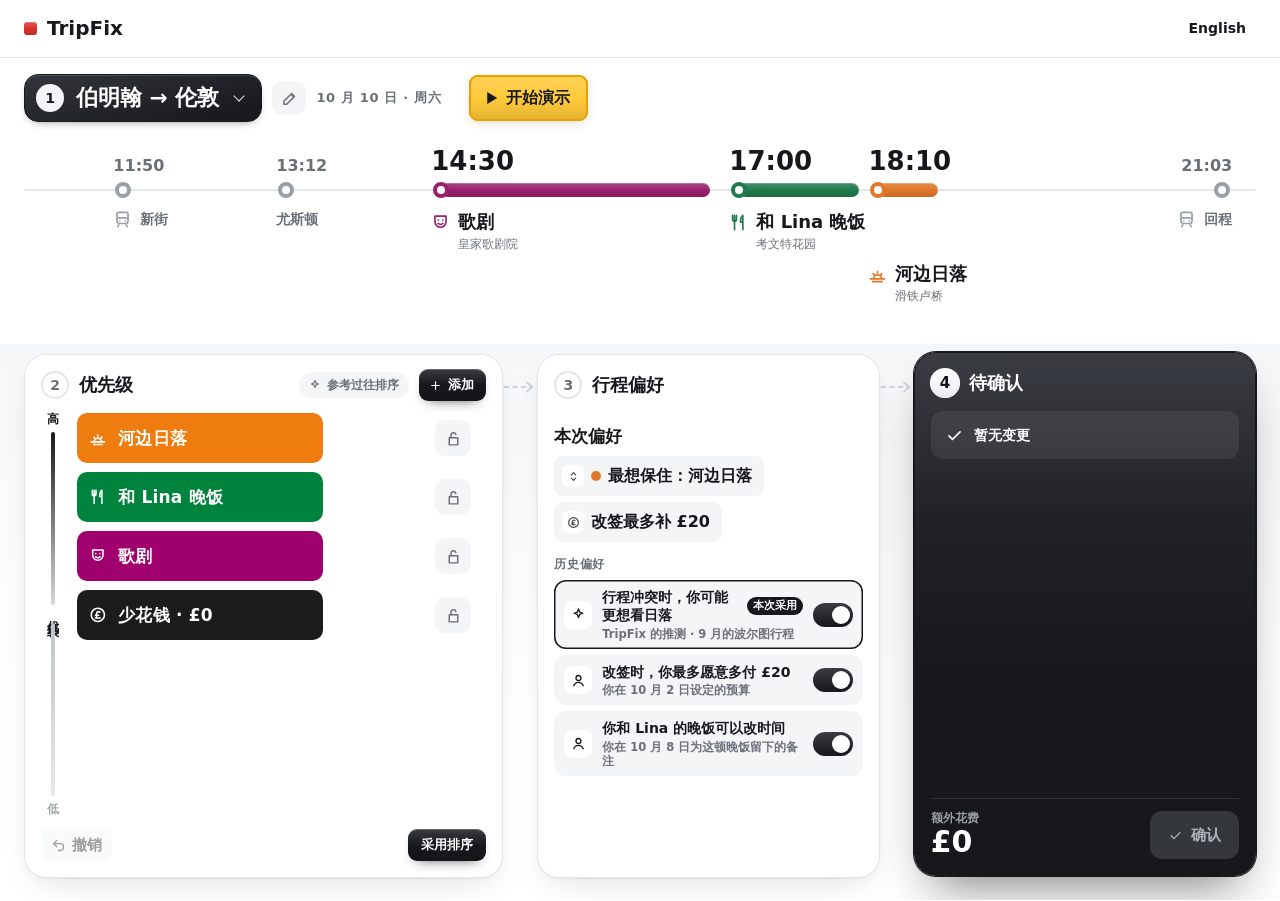
==== TripFix/index.html @ 82dc02b3 "Implement Priority Blocks, inspectable trip memory and traveller approval" ====
<!doctype html>
<html lang="zh-CN">
<head>
<meta charset="utf-8">
<meta name="viewport" content="width=device-width,initial-scale=1">
<title>TripFix</title>
<link rel="stylesheet" href="style.css">
</head>
<body>
<div class="app" id="app">
  <header class="hd">
    <span class="logo"><i class="g"></i>TripFix</span>
    <button class="lang" id="lang" type="button"></button>
  </header>

  <section class="top" aria-labelledby="trips">
    <div class="titlerow">
      <div class="trow">
        <div class="route-picker" id="route-picker">
          <h1><button class="route-button" id="trips" type="button" aria-expanded="false" aria-controls="trip-menu"><span class="sn">1</span><span id="route-label"></span><i aria-hidden="true"></i></button></h1>
          <div class="trip-menu" id="trip-menu" hidden></div>
        </div>
        <button class="tedit" id="edit-trip" type="button"></button><span class="kick" id="kick"></span>
      </div>
      <div class="notice-row">
        <div class="ev hit g" id="ev" hidden><span class="event-message" id="event-message" role="status"></span><span class="demo-clock" id="demo-clock" role="timer" hidden></span></div>
        <button id="replay" class="replay" type="button"></button>
      </div>
    </div>
    <div class="route-scroll"><div class="route" id="rt"></div></div>
  </section>

  <section class="flow">
    <article class="frame f1" id="f1" aria-labelledby="h-rank">
      <header class="step-h"><span class="sn">2</span><h2 id="h-rank"></h2><span class="st" id="st1"></span><button class="add g" id="add" type="button"></button></header>
      <div class="stackwrap" id="stackwrap">
        <div class="axis" aria-hidden="true"><b id="ax-hi"></b><i></i><span id="ax-name"></span><i></i><b id="ax-lo"></b></div>
        <ol class="bars" id="bars" aria-labelledby="h-rank"></ol>
      </div>
      <div class="empty-trip" id="empty" hidden></div>
      <footer class="f1-foot"><button class="edit-undo" id="edit-undo" type="button" disabled></button><button class="edit-undo" id="restore-money" type="button" hidden></button><div class="guess" id="guess"></div><button class="next-stage" id="rank-done" type="button" hidden></button></footer>
      <div class="trash" id="trash"></div>
    </article>

    <svg class="arrow" id="a12" viewBox="0 0 44 20" aria-hidden="true"><path class="ln" d="M2 10H36"/><path class="tip" d="M31 4l7 6-7 6"/></svg>

    <article class="frame f2" id="f2" aria-labelledby="h-think">
      <header class="step-h"><span class="sn">3</span><h2 id="h-think"></h2></header>
      <div class="thinking" id="thinking" hidden><span role="status" id="thinking-label"></span><progress id="think-progress"></progress></div>
      <h3 class="sub" id="h-req"></h3>
      <ul class="reqs" id="reqs"></ul>
      <h3 class="sub" id="h-mem"></h3>
      <div class="mems" id="mems"></div>
      <footer class="review-foot" id="review-foot" hidden><button class="next-stage" id="review-done" type="button"></button></footer>
    </article>

    <svg class="arrow" id="a23" viewBox="0 0 44 20" aria-hidden="true"><path class="ln" d="M2 10H36"/><path class="tip" d="M31 4l7 6-7 6"/></svg>

    <article class="frame f3" id="f3" aria-labelledby="h-book">
      <header class="step-h"><span class="sn">4</span><h2 id="h-book"></h2></header>
      <ul class="acts" id="acts"></ul>
      <footer class="bookfoot"><b class="total" id="total"></b><button class="go g" id="go" type="button"></button></footer>
    </article>
  </section>
</div>

<dialog class="dlg" id="dlg" aria-labelledby="d-h">
  <form id="dform" method="dialog" novalidate>
    <header class="step-h"><span class="sn dot-c" id="d-sn"></span><h2 id="d-h"></h2><button class="x" type="button" id="d-x"></button></header>
    <label class="fld"><span id="l-name"></span><input id="d-name" maxlength="14" autocomplete="off"></label>
    <label class="fld"><span id="l-place"></span><input id="d-place" maxlength="20" autocomplete="off"></label>
    <div class="two"><label class="fld"><span id="l-s"></span><input type="time" id="d-s" step="300"></label><label class="fld"><span id="l-e"></span><input type="time" id="d-e" step="300"></label></div>
    <div class="fld"><span id="l-flex"></span><div class="segc" id="d-flex"></div></div>
    <div class="fld"><span id="l-kind"></span><div class="segc" id="d-kind"></div></div>
    <div class="fld"><span id="l-icon"></span><div class="icons" id="d-icon"></div></div>
    <p class="warn" id="d-warn" role="alert"></p>
    <footer class="dfoot"><button class="del" type="button" id="d-del"></button><button class="go g" type="submit" id="d-save"></button></footer>
  </form>
</dialog>

<dialog class="dlg" id="money-dialog" aria-labelledby="money-name">
  <header class="step-h"><h2 id="money-name"></h2><button class="x" id="money-close" type="button"></button></header>
  <form id="money-form"><label class="fld"><span id="money-budget-label"></span><input id="money-budget" type="number" min="0" max="10000" step="0.01"></label><footer class="dfoot"><button class="del" id="money-delete" type="button"></button><button class="go g" type="submit" id="money-save"></button></footer></form>
</dialog>

<dialog class="dlg" id="tdlg" aria-labelledby="t-h">
  <form id="tform" method="dialog" novalidate>
    <header class="step-h"><span class="sn dot-c"></span><h2 id="t-h"></h2><button class="x" type="button" id="t-x"></button></header>
    <div class="two"><label class="fld"><span id="l-from"></span><input id="t-from" maxlength="14"></label><label class="fld"><span id="l-to"></span><input id="t-to" maxlength="14"></label></div>
    <label class="fld"><span id="l-date"></span><input id="t-date" maxlength="20"></label>
    <label class="fld"><span id="l-budget"></span><input id="t-budget" type="number" min="0" max="10000" step="0.01"></label>
    <div class="three"><label class="fld"><span id="l-dep"></span><input type="time" id="t-dep" step="300"></label><label class="fld"><span id="l-arr"></span><input type="time" id="t-arr" step="300"></label><label class="fld"><span id="l-ret"></span><input type="time" id="t-ret" step="300"></label></div>
    <p class="warn" id="t-warn" role="alert"></p>
    <footer class="dfoot"><button class="del" type="button" id="t-clear"></button><button class="go g" type="submit" id="t-save"></button></footer>
  </form>
</dialog>

<p class="step-tip" id="step-tip" role="status" hidden></p>
<p class="sr" id="say" aria-live="polite"></p>
<script src="scenarios.js"></script>
<script src="planner.js"></script>
<script src="library.js"></script>
<script src="app.js"></script>
</body>
</html>
---- TripFix/style.css ----
:root{
  color-scheme:light;
  --bg:#fff;--ink:#16181c;--ink2:#3d4148;--mute:#6b7078;--faint:#a3a8af;--line:#e3e6ea;--soft:#f3f5f7;
  --red:#d9322a;--travel:#9aa0a6;--ok:#1f7a4c;
  --f:Bahnschrift,"Microsoft YaHei UI","Microsoft YaHei","PingFang SC",system-ui,sans-serif;
  --spring:cubic-bezier(.34,1.45,.55,1);--ease:cubic-bezier(.2,.8,.2,1);
  --pad:40px;--hd:58px;--rt:clamp(170px,24vh,228px);
  --frame-shadow:0 1px 2px rgba(16,24,40,.05),0 14px 34px -14px rgba(16,24,40,.16);
}
*{box-sizing:border-box}
html,body{height:100%;margin:0;overflow:hidden}
body{background:var(--bg);color:var(--ink);font:15px/1.35 var(--f);-webkit-font-smoothing:antialiased}
button{font:inherit;color:inherit;cursor:pointer;border:0;background:none;padding:0}
button:disabled{cursor:default}
:focus-visible{outline:3px solid var(--ink);outline-offset:3px;border-radius:6px}
[hidden]{display:none!important}
.sr{position:absolute;width:1px;height:1px;overflow:hidden;clip:rect(0 0 0 0);white-space:nowrap}
.ic{width:1em;height:1em;fill:none;stroke:currentColor;stroke-width:2.1;stroke-linecap:round;stroke-linejoin:round;flex:none}
.dot{display:inline-block;width:10px;height:10px;border-radius:50%;background:var(--c);flex:none}
h1,h2,h3,p{margin:0}
ul,ol{list-style:none;margin:0;padding:0}
.app{height:100vh;display:grid;grid-template-rows:var(--hd) auto minmax(0,1fr)}

/* header */
.hd{display:flex;align-items:center;gap:24px;padding:0 var(--pad);border-bottom:1px solid var(--line)}
.logo{display:flex;align-items:center;gap:10px;font-size:20px;font-weight:700}
.logo i{--c:var(--red);width:13px;height:13px;border-radius:3px}
.trips{display:flex;gap:4px;padding:3px;border-radius:10px;background:var(--soft)}
.trips button{height:32px;padding:0 15px;border-radius:7px;font-weight:700;font-size:14px;color:var(--mute);transition:background .2s,color .2s}
.trips button[aria-pressed="true"]{background:#fff;color:var(--ink);box-shadow:0 1px 3px rgba(0,0,0,.12)}
.next{--c:var(--red);margin-left:auto;display:flex;align-items:center;gap:10px;height:40px;padding:0 18px 0 14px;border-radius:999px;color:#fff;font-size:15px;font-weight:700;transition:transform .25s var(--spring)}
.next:hover{transform:scale(1.04)}
.next:active{transform:scale(.95)}
.next small{font-size:13px;opacity:.8;font-variant-numeric:tabular-nums}
.next.idle{animation:pulse 2.2s infinite}
.next.done{--c:var(--ink)}
.lang{height:36px;padding:0 10px;border-radius:8px;font-weight:700;font-size:14px}
.lang:hover{background:var(--soft)}

/* top: the live itinerary */
.top{padding:16px var(--pad) 0}
.titlerow{display:flex;align-items:flex-end;gap:28px;min-width:0}
.tt{min-width:0}
.trow{display:flex;align-items:center;gap:10px}
.top h1{cursor:pointer}
.tedit{width:34px;height:34px;border-radius:10px;display:grid;place-items:center;font-size:17px;color:var(--mute);background:var(--soft);transition:color .2s,transform .25s var(--spring)}
.tedit:hover{color:var(--ink);transform:rotate(-8deg) scale(1.06)}
.kick{font-size:13px;font-weight:700;color:var(--mute);letter-spacing:.05em}
.top h1{font-size:40px;line-height:1.05;font-weight:700;letter-spacing:-.01em;margin-top:2px;white-space:nowrap}
.ev{display:flex;align-items:center;gap:14px;min-height:48px;padding:0 18px;border-radius:12px;background:var(--soft);font-size:17px;font-weight:700;min-width:0;transition:color .35s}
.event-message{display:flex;align-items:center;gap:inherit;min-width:0}
.event-message>span:not(.tail){min-width:0;overflow:hidden;text-overflow:ellipsis;white-space:nowrap}
.ev .ic{font-size:21px}
.ev time{font-variant-numeric:tabular-nums}
.ev small{font-size:14px;font-weight:500;opacity:.82}
.ev .tail{display:flex;align-items:center;gap:6px;margin-left:8px;padding-left:16px;border-left:1px solid rgba(255,255,255,.35);font-size:14px;white-space:nowrap}
.ev.calm .dot{--c:var(--ok)}
.ev.hit{--c:var(--red);color:#fff}
.ev.ok{background:#e7f2ec;color:#185f3c}
.ev.ok .tail{border-color:rgba(24,95,60,.25)}
.ev.pop{animation:drop .6s var(--spring)}

.route{position:relative;--y:62px;--bh:14px;height:var(--rt);margin-top:6px}
.route .base{position:absolute;left:0;right:0;top:calc(var(--y) - 1px);height:2px;background:var(--line)}
.route .seg{position:absolute;top:calc(var(--y) - var(--bh) / 2);height:var(--bh);border-radius:var(--bh);left:var(--l);width:var(--w);transition:left .7s var(--spring),width .7s var(--spring),opacity .4s,transform .3s}
.route .seg.leg{--c:var(--travel);height:4px;top:calc(var(--y) - 2px);box-shadow:none}
.route .seg.broken{--c:var(--red);height:3px;top:calc(var(--y) + 9px);box-shadow:none}
.route .seg.next{animation:breathe 1.6s ease-in-out infinite}
.route .pin{position:absolute;top:calc(var(--y) - 8px);left:var(--l);width:16px;height:16px;margin-left:-8px;border-radius:50%;background:#fff;border:4px solid var(--c);transition:left .7s var(--spring),transform .3s;z-index:2}
.route .pin.drop{background:var(--c);transform:scale(.6)}
.route .pin.hit{animation:shake .5s}
.route .lab{position:absolute;left:var(--l);top:0;transform:translateX(-10px);transition:left .7s var(--spring);white-space:nowrap}
.route .lab.end{transform:translateX(calc(-100% + 10px));text-align:right}
.route .lab time{position:absolute;bottom:calc(100% - var(--y) + 16px);font-size:26px;font-weight:700;font-variant-numeric:tabular-nums;line-height:1}
.route .lab.end time{right:0}
.route .lab time s{position:absolute;left:0;top:-16px;font-size:13px;font-weight:400;color:var(--faint)}
.route .lab .nm{position:absolute;top:calc(var(--y) + 20px + var(--row) * 52px);display:flex;align-items:center;gap:8px;font-size:18px;font-weight:700}
.route .lab.end .nm{right:0}
.route .lab .nm .ic{color:var(--c);font-size:19px}
.route .lab .nm small{position:absolute;top:100%;left:27px;margin-top:2px;font-size:12px;font-weight:500;color:var(--mute)}
.route .lab.drop .nm b{text-decoration:line-through;text-decoration-thickness:2px;color:var(--faint)}
.route .lab.travel time{font-size:16px;color:var(--mute)}
.route .lab.travel .nm{font-size:14px;color:var(--mute);font-weight:600}
.route .lab.notime time,.route .lab.noname .nm{display:none}
.route .now{position:absolute;top:calc(var(--y) - 36px);height:72px;left:var(--l);width:2px;margin-left:-1px;background:var(--red);transition:left .7s var(--spring)}
.route .now::before{content:"";position:absolute;top:-5px;left:-4px;width:10px;height:10px;border-radius:50%;background:var(--red)}
.route .seg.hl,.route .pin.hl{transform:scale(1.15)}

/* the three steps */
.flow{display:grid;grid-template-columns:minmax(0,1.45fr) 46px minmax(0,1fr) 46px minmax(0,1fr);align-items:stretch;padding:10px var(--pad) 22px;min-height:0;background:linear-gradient(180deg,#f6f7f9,#fff 65%)}
.frame{position:relative;min-height:0;min-width:0;display:flex;flex-direction:column;padding:14px 16px 16px;border-radius:22px;background:#fff;border:1px solid #e3e6eb;box-shadow:var(--frame-shadow);transition:border-color .35s,box-shadow .35s,transform .35s var(--spring)}
.frame::before{content:"";position:absolute;inset:0;border-radius:inherit;background:linear-gradient(180deg,rgba(255,255,255,.8),rgba(255,255,255,0) 26%);pointer-events:none;z-index:0}
.frame>*{position:relative;z-index:1}
.frame.on{border-color:var(--ink);box-shadow:0 0 0 1px var(--ink),var(--frame-shadow)}
.step-h{display:flex;align-items:center;gap:10px;min-height:32px;margin-bottom:10px;min-width:0}
.sn{--c:var(--ink);width:28px;height:28px;border-radius:50%;display:grid;place-items:center;font-size:14px;font-weight:700;color:var(--mute);background:transparent;box-shadow:inset 0 0 0 2px var(--line);flex:none;transition:color .3s,box-shadow .3s,transform .4s var(--spring)}
.frame.on .sn{color:#fff;transform:scale(1.08);background:linear-gradient(180deg,#3a3d44,var(--ink));box-shadow:inset 0 1px 0 rgba(255,255,255,.2)}
.step-h h2{font-size:18px;font-weight:700;white-space:nowrap;overflow:hidden;text-overflow:ellipsis;min-width:0}
.st{margin-left:auto;display:inline-flex;align-items:center;gap:6px;height:26px;padding:0 10px;border-radius:99px;background:var(--soft);font-size:12px;font-weight:700;color:var(--mute);white-space:nowrap;flex:none}
.st i{width:7px;height:7px;border-radius:50%;background:var(--ok)}
.st.busy i{background:var(--red);animation:blink .6s infinite}

.arrow{align-self:start;margin-top:22px;width:46px;height:22px;overflow:visible}
.arrow path{fill:none;stroke:#cfd4da;stroke-width:2.4;stroke-linecap:round;stroke-linejoin:round;transition:stroke .3s}
.arrow .ln{stroke-dasharray:5 6}
.arrow.run path{stroke:var(--ink)}
.arrow.run .ln{animation:march .5s linear infinite}

/* step 1: priority bars — fixed columns (bar | status | lock), so nothing can overlap */
.f1{gap:0}
.stackwrap{--meta:128px;flex:1;min-height:0;display:grid;grid-template-columns:24px minmax(0,1fr);grid-template-rows:minmax(0,1fr);column-gap:12px}
.axis{display:flex;flex-direction:column;align-items:center;gap:5px;font-size:12px;font-weight:700;color:var(--mute)}
.axis b{font-size:12px;color:var(--ink)}
.axis b:last-child{color:var(--faint)}
.axis i{flex:1;width:4px;border-radius:4px;background:linear-gradient(var(--ink),#d5d9de)}
.axis i:last-of-type{background:linear-gradient(#bfc4ca,#e6e9ec)}
.axis span{writing-mode:vertical-rl;letter-spacing:.2em;color:var(--ink);font-size:12px}
.bars{position:relative;display:grid;gap:9px;align-content:start;min-width:0;min-height:0;overflow-y:auto;scrollbar-gutter:stable;padding:2px 6px 2px 0;margin-right:-6px}
.bar{--h:50px;--fs:17px;position:relative;height:var(--h);display:grid;grid-template-columns:minmax(0,1fr) var(--meta) 36px;align-items:center;gap:10px;cursor:grab;user-select:none;-webkit-user-select:none;touch-action:none;transition:transform .25s var(--spring);min-width:0}
.bar .track{min-width:0;height:100%;display:flex;align-items:center;gap:10px}
.bar .body{position:relative;flex:none;height:100%;width:100%;max-width:100%;display:flex;align-items:center;gap:calc(var(--h) * .2);padding:0 calc(var(--h) * .26) 0 calc(var(--h) * .22);border-radius:10px;background:var(--c);color:#fff;font-size:var(--fs);font-weight:700;white-space:nowrap;overflow:hidden;transition:box-shadow .25s}
.bar .ico{flex:none;width:1.15em;height:1.15em;display:grid;place-items:center;font-size:1.04em}
.bar .body b{min-width:0;overflow:hidden;text-overflow:ellipsis;letter-spacing:.01em}
.bar.drop .body b{text-decoration:line-through}
.bar .why{justify-self:start;max-width:100%;min-width:0;display:flex;align-items:center;gap:6px;height:28px;padding:0 11px;border-radius:99px;background:var(--soft);color:var(--ink);font-size:12.5px;font-weight:700;white-space:nowrap;overflow:hidden}
.bar .why:empty{visibility:hidden}
.bar .why .dot{width:9px;height:9px}
.bar .why .w{flex:none;color:var(--mute)}
.bar .why .n{min-width:0;overflow:hidden;text-overflow:ellipsis}
.bar .why>.ic{font-size:14px;color:var(--c)}
.bar .lock{width:36px;height:36px;border-radius:10px;display:grid;place-items:center;font-size:17px;color:var(--mute);background:var(--soft);transition:transform .3s var(--spring),background .2s,color .2s}
.bar .lock:hover{transform:scale(1.08);color:var(--ink)}
.bar .lock[aria-pressed="true"]{background:linear-gradient(180deg,#3a3d44,var(--ink));color:#fff;transform:rotate(-8deg)}
.bar.locked .body{box-shadow:inset 0 0 0 3px rgba(255,255,255,.9),inset 0 0 0 5px var(--ink)}
.bar.clash .body{box-shadow:inset 0 0 0 3px rgba(255,255,255,.9),inset 0 0 0 5px var(--red)}
.bar.clash{animation:shake .5s}
.bar:hover,.bar.hl{transform:translateX(5px)}
.bar.nudge{animation:nudge 1.1s var(--ease) .3s 1}
body.dragging .bars .bar{transform:translateY(var(--slide,0px));transition:transform .19s var(--ease)}
.bar.fb-src{opacity:.10;visibility:hidden}
.fb-ghost{position:fixed!important;left:0;top:0;z-index:60;pointer-events:none;margin:0;transition:opacity .2s,filter .2s!important;transform-origin:30% 50%}
.fb-ghost .body{box-shadow:0 14px 25px -6px rgba(18,18,18,.33)}
@media (prefers-reduced-motion:no-preference){
  .fb-ghost{translate:0 -10px;animation:bar-pickup .2s cubic-bezier(.2,.75,.25,1)}
  @keyframes bar-pickup{from{translate:0 0}to{translate:0 -10px}}
}
.fb-ghost.doomed{opacity:.55;filter:grayscale(.5)}
.fb-marker{position:absolute;left:0;right:6px;height:4px;border-radius:3px;background:var(--ink);pointer-events:none}
body.dragging,body.dragging *{cursor:grabbing!important}
.empty-trip{flex:1;display:flex;flex-direction:column;align-items:center;justify-content:center;gap:14px;border-radius:16px;background:var(--soft);margin:2px 0 4px}
.empty-trip .e-ic{width:58px;height:58px;border-radius:50%;display:grid;place-items:center;background:#fff;font-size:26px;color:var(--mute);box-shadow:var(--frame-shadow)}
.empty-trip b{font-size:18px}
.empty-trip .add{height:46px;padding:0 20px;font-size:15px}
.add{--c:var(--ink);display:inline-flex;align-items:center;gap:6px;height:32px;padding:0 12px 0 10px;border-radius:9px;color:#fff;font-size:13px;font-weight:700;flex:none;transition:transform .2s var(--spring)}
.add:hover:not(:disabled){transform:scale(1.04)}
.add:disabled{opacity:.35;cursor:not-allowed}
.trash{position:absolute;left:14px;right:14px;bottom:12px;height:58px;border-radius:14px;display:flex;align-items:center;justify-content:center;gap:10px;font-size:14px;font-weight:700;color:var(--red);background:#fdeceb;box-shadow:inset 0 0 0 2px #f4c4c0;opacity:0;transform:translateY(14px);pointer-events:none;transition:opacity .25s,transform .35s var(--spring),background .2s,color .2s;z-index:5}
.trash .ic{font-size:19px}
.trash.show{opacity:1;transform:none}
.trash.over{background:linear-gradient(180deg,#e2463e,var(--red));color:#fff;box-shadow:0 14px 28px -12px rgba(217,50,42,.6);transform:scale(1.03)}
.trash.no{color:var(--mute);background:var(--soft);box-shadow:none}
.edit-undo{display:inline-flex;align-items:center;gap:6px;min-height:32px;padding:0 10px;border-radius:8px;background:var(--soft);color:var(--ink);font-weight:700}
.edit-undo:disabled{opacity:.42;cursor:default}
.edit-undo:not(:disabled):hover{background:var(--line)}
.f1-foot{display:flex;align-items:center;gap:14px;margin-top:auto;padding-top:12px;flex-wrap:wrap}
.guess{display:flex;align-items:center;gap:10px;margin-left:auto;font-size:13px;font-weight:600;color:var(--mute)}
.guess button{--c:var(--ink);display:inline-flex;align-items:center;height:32px;padding:0 13px;border-radius:9px;color:#fff;font-weight:700;font-size:13px}

/* step 2: what the simulated LLM understood */
.sub{margin:14px 0 8px;font-size:12px;font-weight:700;letter-spacing:.06em;color:var(--mute)}
#h-req{font-size:17px;color:var(--ink);letter-spacing:normal}
.reqs{display:flex;flex-wrap:wrap;gap:6px}
.req{display:flex;align-items:center;gap:7px;min-height:40px;padding:6px 12px 6px 8px;border-radius:9px;background:var(--soft);font-size:16px;line-height:1.35;font-weight:700;max-width:100%;min-width:0;animation:pop .45s var(--spring) both}
.req>span:last-child{min-width:0;overflow-wrap:anywhere}
.req .src{width:22px;height:22px;border-radius:6px;display:grid;place-items:center;font-size:13px;color:var(--ink2);flex:none}
.req .src:not(.g){background:#fff}
.req.ev .src{--c:var(--red);color:#fff}
.req.lk .src{--c:var(--ink);color:#fff}
.req.hl{box-shadow:0 0 0 2px var(--ink)}
.mems{display:grid;gap:6px}
.mem{display:grid;grid-template-columns:28px minmax(0,1fr) auto;gap:2px 10px;align-items:center;text-align:left;padding:8px 10px;border-radius:12px;background:var(--soft);transition:opacity .3s,transform .25s var(--spring),box-shadow .3s;min-width:0}
.mem:hover{transform:translateX(3px)}
.mem .mi{grid-row:1 / span 2;width:28px;height:28px;border-radius:8px;display:grid;place-items:center;background:#fff;font-size:15px}
.mem b{grid-column:2;display:flex;align-items:center;gap:6px;font-size:14px;font-weight:700;min-width:0;white-space:nowrap;overflow:hidden}
.mem b>span:first-child{min-width:0;overflow:hidden;text-overflow:ellipsis}
.mem small{grid-column:2;font-size:11.5px;font-weight:600;color:var(--mute);white-space:nowrap;overflow:hidden;text-overflow:ellipsis}
.mem .used{flex:none;display:inline-flex;align-items:center;gap:3px;height:18px;padding:0 6px;border-radius:99px;background:var(--ink);color:#fff;font-size:10.5px;font-weight:700;opacity:0;transform:scale(.8);transition:opacity .3s,transform .4s var(--spring)}
.mem.inuse{box-shadow:inset 0 0 0 1.5px var(--ink)}
.mem.inuse .used{opacity:1;transform:none}
.used .dot{width:6px;height:6px;box-shadow:0 0 0 1.5px #fff}
.mem.off{opacity:.45}
.mem.off b>span:first-child{text-decoration:line-through}
.tog{grid-column:3;grid-row:1 / span 2;width:40px;height:24px;border-radius:24px;background:var(--faint);position:relative;transition:background .25s}
.tog i{position:absolute;top:3px;left:3px;width:18px;height:18px;border-radius:50%;background:#fff;box-shadow:0 1px 3px rgba(0,0,0,.25);transition:transform .35s var(--spring)}
.mem[aria-pressed="true"] .tog{background:linear-gradient(180deg,#3a3d44,var(--ink))}
.mem[aria-pressed="true"] .tog i{transform:translateX(16px)}

/* step 3: commit — lights up when a fix is waiting */
.acts{display:grid;gap:7px;align-content:start;overflow-y:auto;min-height:0;flex:1;scrollbar-width:none;margin:0 -4px;padding:2px 4px}
.acts::-webkit-scrollbar{display:none}
.act{display:grid;grid-template-columns:34px minmax(0,1fr) auto;grid-template-rows:auto auto;gap:3px 10px;align-items:center;padding:9px 11px;border-radius:12px;background:var(--soft);font-size:14px;font-weight:700;animation:pop .45s var(--spring) both;transition:background .45s,color .45s}
.act .ai{grid-row:1 / span 2;width:34px;height:34px;border-radius:9px;display:grid;place-items:center;background:#fff;font-size:17px;transition:background .45s}
.act .tx{grid-column:2;line-height:1.3;min-width:0}
.act .cost{grid-column:3;grid-row:1;font-size:17px;font-variant-numeric:tabular-nums;text-align:right}
.act .rv{grid-column:2 / span 2;justify-self:start;display:flex;align-items:center;gap:5px;height:22px;padding:0 9px;border-radius:99px;font-size:11.5px;font-weight:700;white-space:nowrap;background:#fff;color:var(--mute);transition:background .45s,color .45s}
.act.irr .rv{background:var(--ink);color:#fff}
.act.sunk .rv{background:#fdecea;color:var(--red)}
.empty{display:flex;align-items:center;gap:10px;min-height:48px;padding:0 14px;border-radius:12px;background:var(--soft);font-size:14px;font-weight:700;color:var(--mute)}
.empty .ic{font-size:19px}
.empty.ok{color:#185f3c}
.empty.bad{color:var(--red)}
.bookfoot{flex:none;display:flex;align-items:center;gap:8px;margin-top:12px;padding-top:12px;border-top:1px solid var(--line);transition:border-color .45s}
.total{font-size:30px;font-weight:700;line-height:1;font-variant-numeric:tabular-nums;margin-right:auto;white-space:nowrap}
.total small{display:block;font-size:11.5px;font-weight:600;color:var(--mute);margin-bottom:3px;transition:color .45s}
.undo{width:44px;height:48px;border-radius:12px;background:var(--soft);display:grid;place-items:center;font-size:19px;transition:background .45s,color .45s;flex:none}
.undo:disabled{opacity:.35}
.go{--c:var(--ink);height:48px;padding:0 18px;border-radius:12px;color:#fff;font-size:15px;font-weight:700;display:flex;align-items:center;gap:8px;white-space:nowrap;flex:none;transition:transform .2s var(--spring),color .45s}
.go:hover:not(:disabled){transform:scale(1.03)}
.go:active:not(:disabled){transform:scale(.96)}
.go:disabled{background:#d3d8de;box-shadow:none}
.go.done{--c:var(--ok)!important;color:#fff!important}

.f3{--c:var(--ink);color:#fff;border-color:#16181c;background:linear-gradient(180deg,#2b2e34,#16181c 60%);box-shadow:0 0 0 1px #16181c,0 26px 50px -18px rgba(17,17,17,.55);transform:translateY(-2px)}
.f3::before{background:linear-gradient(180deg,rgba(255,255,255,.07),rgba(255,255,255,0) 30%)}
.f3 .sn{background:linear-gradient(180deg,#fff,#e9ecef);color:#16181c;box-shadow:none;transform:scale(1.08)}
.f3 .act{background:rgba(255,255,255,.07);color:#fff}
.f3 .step-h h2,.f3 .total,.f3 .empty{color:#fff}
.f3 .empty{background:rgba(255,255,255,.07)}
.f3 .act .ai{background:rgba(255,255,255,.1);color:#fff}
.f3 .act .rv{background:rgba(255,255,255,.1);color:#c4c9cf}
.f3 .act.irr{box-shadow:inset 0 0 0 1.5px rgba(255,255,255,.85)}
.f3 .act.irr .rv{background:#fff;color:#16181c}
.f3 .bookfoot{border-color:rgba(255,255,255,.12)}
.f3 .total small{color:#9aa0a6}
.f3 .undo{background:rgba(255,255,255,.08);color:#fff}
.f3 .go:disabled{background:#34373c;color:#aeb3ba}
.f3 .go:not(:disabled){--c:#f4f5f7;color:#16181c}

.flash{position:fixed;inset:0;z-index:70;pointer-events:none;background:var(--red);opacity:0}
.flash.on{animation:flash .7s ease-out}

@keyframes shake{20%,60%{transform:translateX(-6px)}40%,80%{transform:translateX(6px)}}
@keyframes nudge{0%,100%{transform:none}30%{transform:translateY(-9px)}60%{transform:translateY(3px)}}
@keyframes pop{from{opacity:0;transform:translateY(8px) scale(.97)}to{opacity:1;transform:none}}
@keyframes drop{from{opacity:0;transform:translateY(-14px) scale(.97)}to{opacity:1;transform:none}}
@keyframes blink{50%{opacity:.15}}
@keyframes breathe{50%{opacity:.55}}
@keyframes march{to{stroke-dashoffset:-11}}
@keyframes pulse{0%{box-shadow:inset 0 1px 0 rgba(255,255,255,.22),0 0 0 0 rgba(217,50,42,.5)}70%{box-shadow:inset 0 1px 0 rgba(255,255,255,.22),0 0 0 14px rgba(217,50,42,0)}100%{box-shadow:inset 0 1px 0 rgba(255,255,255,.22),0 0 0 0 rgba(217,50,42,0)}}
@keyframes flash{0%{opacity:0}15%{opacity:.12}100%{opacity:0}}

/* one gradient recipe for every solid colour on the page (kept last so it wins) */
.g{background:linear-gradient(180deg,color-mix(in srgb,var(--c) 84%,#fff) 0%,var(--c) 52%,color-mix(in srgb,var(--c) 88%,#000) 100%);box-shadow:inset 0 1px 0 rgba(255,255,255,.22),0 6px 14px -9px color-mix(in srgb,var(--c) 80%,#000)}
.go:disabled{background:#d3d8de;box-shadow:none}

@media (max-height:820px){
  :root{--hd:50px;--rt:148px}
  .top{padding-top:10px}
  .top h1{font-size:32px}
  .ev{min-height:42px;font-size:15px}
  .route{--y:52px}
  .route .lab time{font-size:22px}
  .route .lab .nm{font-size:16px;top:calc(var(--y) + 18px + var(--row) * 40px)}
  .route .lab .nm small{display:none}
  .flow{padding-bottom:14px}
  .frame{padding:12px 14px 13px}
  .step-h{margin-bottom:9px}
  .bars{gap:7px}
  .sub{margin:10px 0 6px}
  .mem{padding:6px 9px}
  .mem small{display:none}
  .mem .mi{grid-row:1;width:24px;height:24px}
  .act{padding:7px 10px}
  .total{font-size:26px}
  .go,.undo{height:44px}
}
@media (max-width:1320px){
  :root{--pad:24px}
  .flow{grid-template-columns:minmax(0,1.4fr) 34px minmax(0,1fr) 34px minmax(0,1fr)}
  .arrow{width:34px}
  .ev small{display:none}
  .stackwrap{--meta:92px}
  .bar .why .w+.dot+.n{display:none}
}
@media (prefers-reduced-motion:reduce){*,*::before,*::after{animation:none!important;transition:none!important}}

/* cards for adding and editing */
.dlg{width:min(470px,calc(100vw - 32px));padding:20px 22px 18px;border:1px solid #e3e6eb;border-radius:24px;background:#fff;color:var(--ink);box-shadow:0 34px 90px -24px rgba(16,24,40,.4)}
.dlg[open]{animation:dlgin .4s var(--spring)}
.dlg::backdrop{background:rgba(22,24,28,.3);backdrop-filter:blur(4px)}
.dlg .step-h h2{font-size:19px}
.dlg .x{margin-left:auto;width:36px;height:36px;border-radius:10px;display:grid;place-items:center;font-size:18px;color:var(--mute)}
.dlg .x:hover{background:var(--soft);color:var(--ink)}
.sn.dot-c{--c:var(--ink);color:#fff;box-shadow:inset 0 1px 0 rgba(255,255,255,.3);background:linear-gradient(180deg,color-mix(in srgb,var(--c) 78%,#fff),var(--c));font-size:15px}
.fld{display:grid;gap:6px;margin-top:12px;min-width:0}
.fld>span{font-size:12px;font-weight:700;color:var(--mute);letter-spacing:.04em}
.fld input{height:44px;min-width:0;padding:0 12px;border-radius:12px;border:1.5px solid transparent;background:var(--soft);font:inherit;font-size:15px;font-weight:600;color:var(--ink);outline:none;transition:border-color .2s,background .2s,box-shadow .2s}
.fld input:focus{border-color:var(--ink);background:#fff;box-shadow:0 0 0 4px rgba(22,24,28,.06)}
.two{display:grid;grid-template-columns:1fr 1fr;gap:10px}
.three{display:grid;grid-template-columns:repeat(3,1fr);gap:10px}
.segc{display:grid;grid-auto-flow:column;grid-auto-columns:1fr;gap:4px;padding:4px;border-radius:12px;background:var(--soft)}
.segc button{height:36px;border-radius:9px;font-size:13px;font-weight:700;color:var(--mute);transition:background .2s,color .2s,box-shadow .2s}
.segc button[aria-pressed="true"]{background:#fff;color:var(--ink);box-shadow:0 1px 3px rgba(0,0,0,.12)}
.icons{display:grid;grid-template-columns:repeat(10,1fr);gap:6px}
.icons button{aspect-ratio:1;border-radius:10px;display:grid;place-items:center;font-size:18px;color:var(--mute);background:var(--soft);transition:transform .25s var(--spring),color .2s}
.icons button:hover{color:var(--ink)}
.icons button[aria-pressed="true"]{color:#fff;background:linear-gradient(180deg,color-mix(in srgb,var(--c) 78%,#fff),var(--c));box-shadow:inset 0 1px 0 rgba(255,255,255,.35),0 6px 12px -8px var(--c);transform:scale(1.08)}
.warn{min-height:20px;margin-top:12px;font-size:13px;font-weight:700;color:var(--red)}
.warn.soft{color:#9a6a10}
.dfoot{display:flex;align-items:center;gap:10px;margin-top:6px}
.del{display:inline-flex;align-items:center;gap:6px;height:44px;padding:0 14px;border-radius:12px;color:var(--red);font-weight:700;font-size:14px}
.del:hover{background:#fdeceb}
.dfoot .go{margin-left:auto;height:46px}
@keyframes dlgin{from{opacity:0;transform:translateY(12px) scale(.96)}to{opacity:1;transform:none}}

.hd .lang{margin-left:auto}
.titlerow{align-items:center;flex-wrap:wrap;row-gap:8px}
.trow{min-width:0;max-width:100%;flex-wrap:wrap}
.route-picker{position:relative;max-width:100%}
.route-picker h1{font-size:clamp(19px,1.7vw,26px);margin:0;white-space:normal}
.route-button,.trip-menu{background:linear-gradient(165deg,#33363c,#191b1f 82%);color:white;border:1px solid #17191d}
.route-button{display:flex;align-items:center;gap:12px;max-width:100%;min-height:48px;padding:8px 16px 8px 11px;border-radius:14px;text-align:left;box-shadow:inset 0 1px rgba(255,255,255,.14),0 4px 12px -8px #17191d}
.route-button:hover{background:linear-gradient(165deg,#40434a,#23252a 82%)}
.route-button .sn{background:#f4f5f7;color:#191b1f;box-shadow:none}
.route-button i{width:8px;height:8px;border:solid #e0e2e5;border-width:0 1.5px 1.5px 0;transform:translateY(-2px) rotate(45deg);margin:0 2px 0 4px;flex:none}
.route-button[aria-expanded="true"] i{transform:translateY(2px) rotate(225deg)}
.trip-menu{position:absolute;top:calc(100% + 5px);left:0;z-index:20;width:max(100%,286px);max-width:calc(100vw - 32px);max-height:min(54vh,420px);overflow:auto;padding:8px;border-radius:15px;box-shadow:0 16px 32px -12px rgba(16,18,22,.55)}
.trip-menu section{padding-bottom:5px}
.trip-menu h2{margin:3px 8px 5px;color:#c3c6cc;font-size:12px;font-weight:550}
.trip-menu button{display:flex;width:100%;align-items:center;justify-content:space-between;gap:10px;padding:8px 10px;border-radius:8px;text-align:left}
.trip-menu button:hover,.trip-menu button:focus-visible,.trip-menu button[aria-current="true"]{background:rgba(255,255,255,.1)}
.trip-menu button:focus-visible{outline:1px solid #d2d5d9;outline-offset:-1px}
.trip-menu b,.trip-menu small{display:block}.trip-menu b{font-size:15px}.trip-menu small{color:#c3c6cc;font-size:12px;margin-top:2px}
.trip-menu .create-route{justify-content:flex-start;font-weight:650;border-top:1px solid rgba(255,255,255,.14);border-radius:0 0 8px 8px}
.notice-row{display:flex;align-items:center;gap:8px;min-width:0;max-width:100%}
.replay{display:inline-flex;align-items:center;gap:6px;flex:none;padding:9px 11px;border-radius:9px;font-size:14px;font-weight:650}
.replay:not(.start-demo){background:var(--soft)}
.replay:not(.start-demo):hover{background:var(--line)}
.replay.start-demo{
  --c:#ffca39;
  position:relative;
  min-height:46px;
  padding-inline:18px;
  gap:9px;
  color:var(--ink);
  font-size:16px;
  font-weight:750;
  box-shadow:inset 0 0 0 1px #b5801566,0 3px 8px #74500026;
}
.replay.start-demo::before{
  content:"";
  width:10px;
  height:12px;
  background:currentColor;
  clip-path:polygon(0 0,100% 50%,0 100%);
}
@media (prefers-reduced-motion:no-preference){
  .replay.start-demo{animation:start-nudge 1.65s ease-in-out infinite}
  .replay.start-demo::after{
    content:"";
    position:absolute;
    inset:0;
    border:2px solid #e9a100;
    border-radius:inherit;
    pointer-events:none;
    animation:start-halo 1.65s ease-out infinite;
  }
  @keyframes start-nudge{
    0%,36%,100%{transform:none}
    14%{transform:translateY(-7px) scale(1.08)}
    25%{transform:translateY(-2px) scale(1.03)}
  }
  @keyframes start-halo{
    0%{opacity:0;transform:scale(1)}
    14%{opacity:.95;transform:scale(1.04);box-shadow:0 0 8px 3px #ffcf43aa}
    70%,100%{opacity:0;transform:scale(1.24,1.52);box-shadow:0 0 12px 4px #ffcf4300}
  }
}
.replay.start-demo:hover{filter:brightness(.95)}
.event-message{flex-wrap:wrap;gap:4px 12px;padding-block:5px}
.event-message strong{white-space:nowrap}
.demo-clock{white-space:nowrap;font:inherit;font-weight:700;font-variant-numeric:tabular-nums}
.next-stage{margin-left:auto;min-height:34px;padding:6px 13px;border-radius:8px;background:var(--ink);color:white;font-size:14px;font-weight:650}
.next-stage:hover{background:#363940}
.review-foot{display:flex;margin-top:auto;padding-top:12px}
.step-tip{position:fixed;z-index:49;pointer-events:none;max-width:min(28rem,calc(100vw - 28px));padding:9px 13px;border-radius:9px;background:#694329;color:#fff;box-shadow:0 4px 14px #422a1a35;font:600 15px/1.5 var(--f);animation:guide-tip 4.5s ease both}
.frame.step-cue{animation:guide-card 2.7s ease-in-out}
@keyframes guide-card{
  0%,25%,50%,75%,100%{outline:2px solid transparent;outline-offset:2px}
  10%,35%,60%,85%{outline:4px solid #bd783f;outline-offset:3px}
  0%,28%,100%{translate:0 0}
  6%{translate:-6px 0}12%{translate:5px 0}18%{translate:-3px 0}23%{translate:2px 0}
}
@keyframes guide-tip{0%{opacity:0;translate:0 4px}9%,88%{opacity:1;translate:0 0}100%{opacity:0}}
@media(prefers-reduced-motion:reduce){.frame.step-cue{outline:3px solid #bd783f;outline-offset:2px}}
.ev .event-message small{display:inline;opacity:1;white-space:normal}
.act button.rv{text-decoration:underline;text-underline-offset:3px}
.act button.rv:hover,.act button.rv:focus-visible{background:white;color:var(--ink)}
.bookfoot .go{margin-left:auto}
.acts .recover{justify-self:start;text-decoration:underline;color:inherit;font-size:13px}
.thinking{padding:7px 0 5px}
.thinking span{display:block;font-size:14px;font-weight:650;margin-bottom:7px}
.thinking progress{display:block;appearance:none;width:100%;height:4px;border:0;border-radius:4px;overflow:hidden;background:var(--soft)}
.thinking progress::-webkit-progress-bar{background:var(--soft)}
.thinking progress:indeterminate{background:linear-gradient(90deg,var(--soft) 20%,#555b62 46%,var(--soft) 72%);background-size:220% 100%;animation:thinking-sweep 1.2s linear infinite}
.thinking progress:indeterminate::-webkit-progress-bar{background:transparent}
@keyframes thinking-sweep{from{background-position:110% 0}to{background-position:-110% 0}}
@media(prefers-reduced-motion:reduce){.thinking progress:indeterminate{animation:none;background-size:100% 100%}}
.no-memory{color:var(--mute);font-size:13px;line-height:1.5}
.f2{overflow:auto;scrollbar-width:thin}
.f2 .mem{grid-template-columns:28px minmax(0,1fr) auto;min-height:50px}
.f2 .mem small{display:block;white-space:normal;line-height:1.25;font-size:11.5px}
.f2 .mem b,.f2 .mem b>span:first-child{white-space:normal;line-height:1.3}
.f2 .mem .mi{grid-row:1/span 2}
.f2 .mem .used{display:none}
.f2 .mem.inuse .used{display:inline-flex}
@media(max-width:760px){
  .app{height:100dvh;display:block;overflow:auto}
  .hd{min-height:50px;gap:6px;padding-inline:12px;flex-wrap:wrap}
  .logo{font-size:18px}.lang{font-size:12px;padding:5px}
  .top{padding-inline:15px}.titlerow{display:block}.top h1{font-size:27px}.notice-row{margin-top:8px;flex-wrap:wrap}.ev{max-width:100%;flex-wrap:wrap;gap:6px 10px;padding:7px 10px}
  .route-picker h1{font-size:20px}.route{min-width:560px}.route-scroll{overflow-x:auto}
  .flow{display:flex;flex-direction:column;gap:13px;padding:14px}
  .arrow{display:block;align-self:center;flex:none;width:28px;height:18px;margin:0;transform:rotate(90deg)}.frame{min-height:225px}.stackwrap{min-height:235px}
}
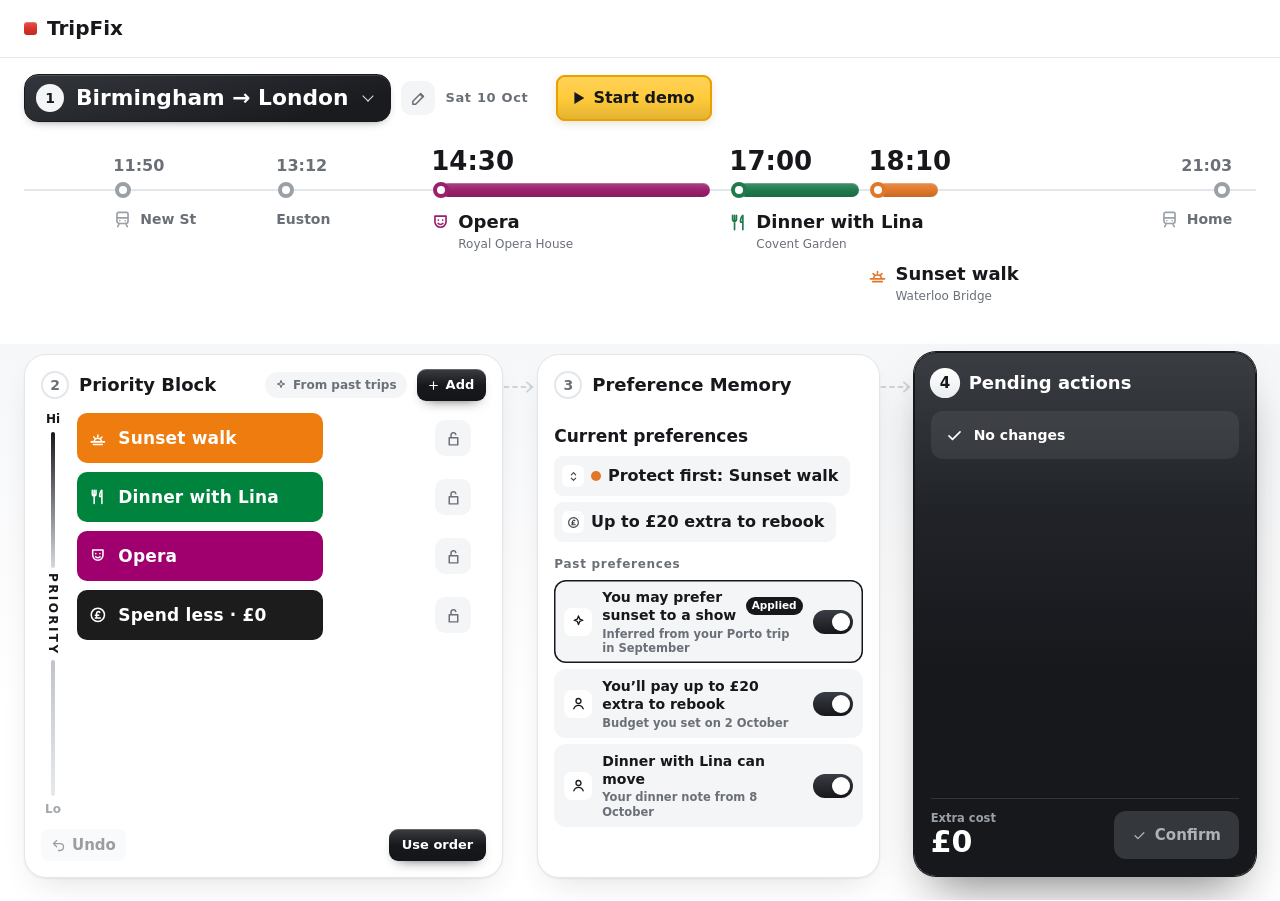
==== commit 0c86b1f0: "Streamline the reviewer walkthrough and refresh its storyboard" ====
--- a/TripFix/index.html
+++ b/TripFix/index.html
@@ -1,5 +1,5 @@
 <!doctype html>
-<html lang="zh-CN">
+<html lang="en">
 <head>
 <meta charset="utf-8">
 <meta name="viewport" content="width=device-width,initial-scale=1">
@@ -10,7 +10,6 @@
 <div class="app" id="app">
   <header class="hd">
     <span class="logo"><i class="g"></i>TripFix</span>
-    <button class="lang" id="lang" type="button"></button>
   </header>
 
   <section class="top" aria-labelledby="trips">
--- a/TripFix/style.css
+++ b/TripFix/style.css
@@ -34,8 +34,6 @@
 .next small{font-size:13px;opacity:.8;font-variant-numeric:tabular-nums}
 .next.idle{animation:pulse 2.2s infinite}
 .next.done{--c:var(--ink)}
-.lang{height:36px;padding:0 10px;border-radius:8px;font-weight:700;font-size:14px}
-.lang:hover{background:var(--soft)}
 
 /* top: the live itinerary */
 .top{padding:16px var(--pad) 0}
@@ -313,7 +311,6 @@
 .dfoot .go{margin-left:auto;height:46px}
 @keyframes dlgin{from{opacity:0;transform:translateY(12px) scale(.96)}to{opacity:1;transform:none}}
 
-.hd .lang{margin-left:auto}
 .titlerow{align-items:center;flex-wrap:wrap;row-gap:8px}
 .trow{min-width:0;max-width:100%;flex-wrap:wrap}
 .route-picker{position:relative;max-width:100%}
@@ -417,7 +414,7 @@
 @media(max-width:760px){
   .app{height:100dvh;display:block;overflow:auto}
   .hd{min-height:50px;gap:6px;padding-inline:12px;flex-wrap:wrap}
-  .logo{font-size:18px}.lang{font-size:12px;padding:5px}
+  .logo{font-size:18px}
   .top{padding-inline:15px}.titlerow{display:block}.top h1{font-size:27px}.notice-row{margin-top:8px;flex-wrap:wrap}.ev{max-width:100%;flex-wrap:wrap;gap:6px 10px;padding:7px 10px}
   .route-picker h1{font-size:20px}.route{min-width:560px}.route-scroll{overflow-x:auto}
   .flow{display:flex;flex-direction:column;gap:13px;padding:14px}
